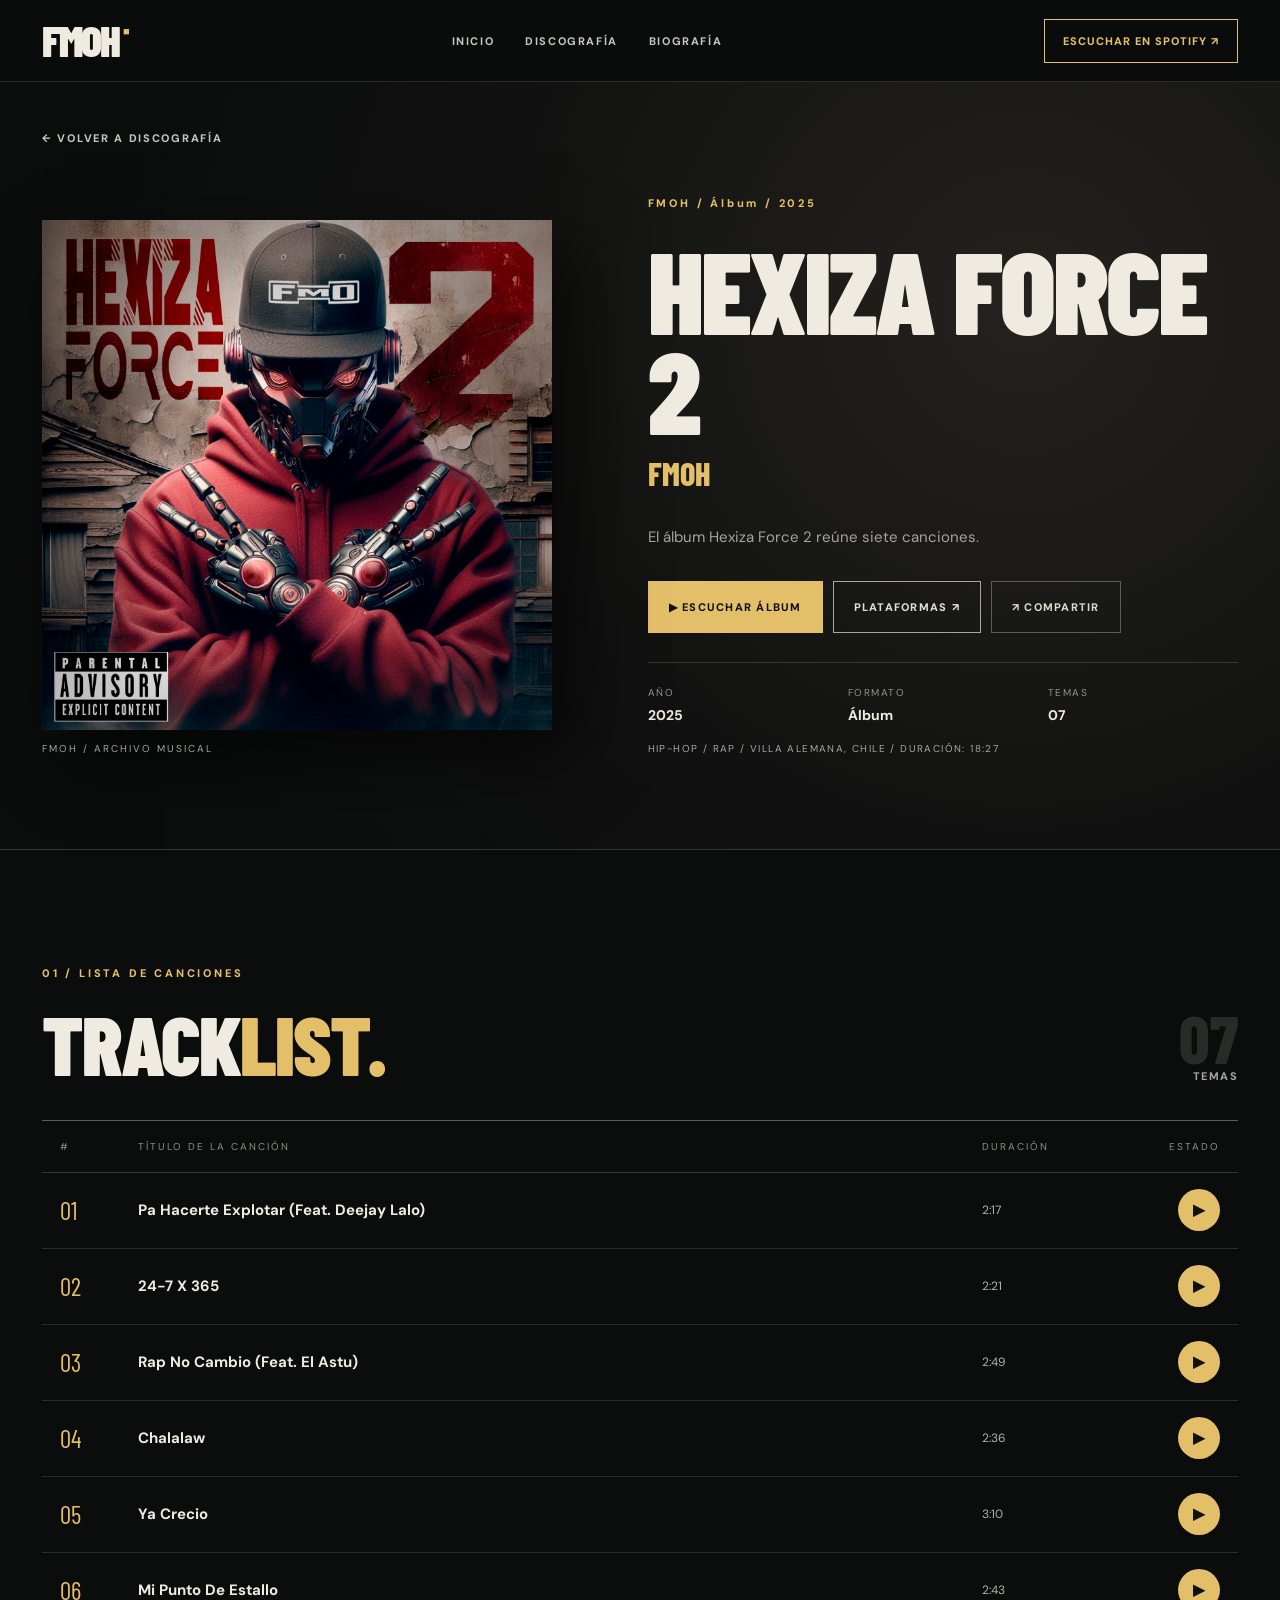
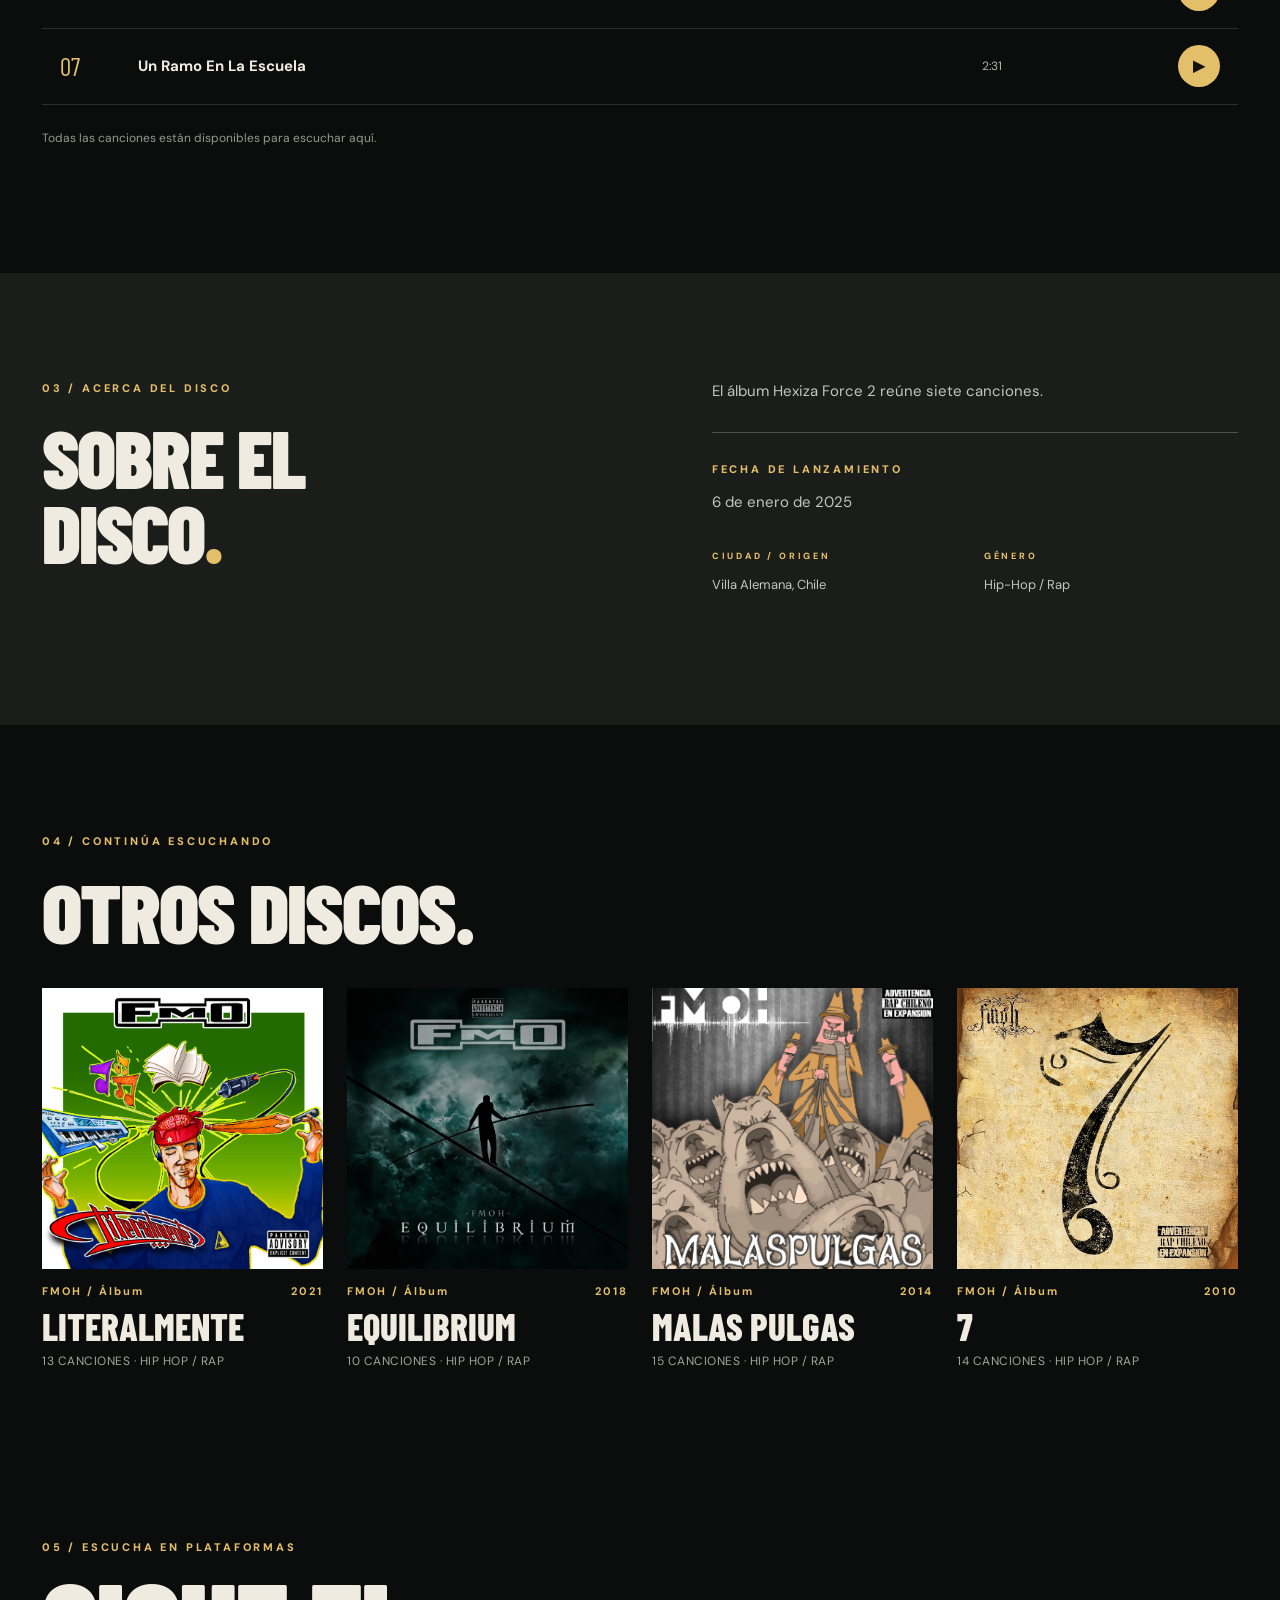
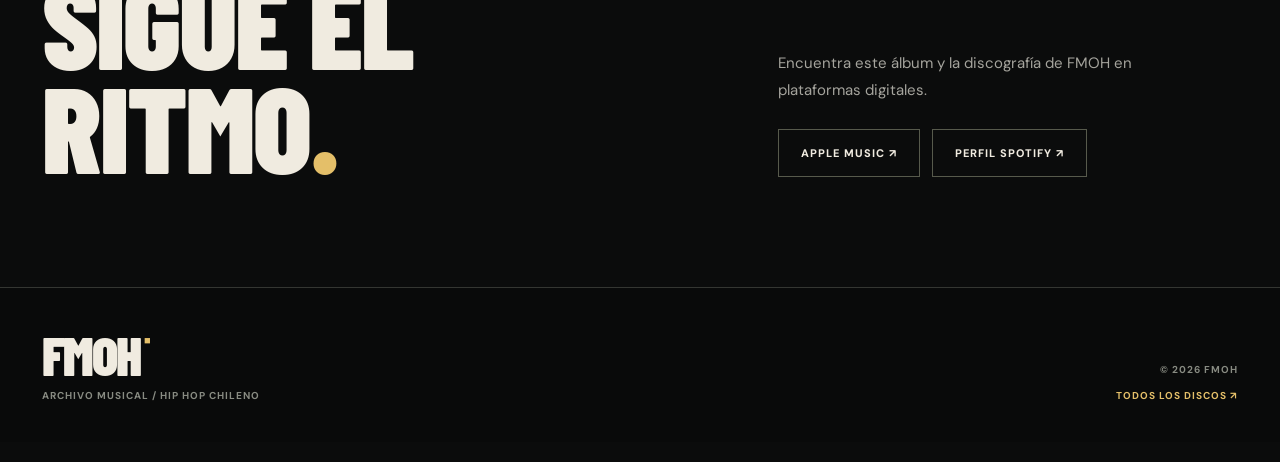
==== album.html @ 573b46f5 "Publicar sitio musical FMOH" ====
<!DOCTYPE html>
<html lang="es"><head><meta charset="utf-8"><meta name="description" content="Discografía y canciones de FMOH"><meta name="viewport" content="width=device-width,initial-scale=1"><meta name="theme-color" content="#0b0c0c"><title>Álbum · FMOH</title><link rel="icon" href="assets/images/favicon.svg" type="image/svg+xml"><link rel="stylesheet" href="assets/css/style.css"></head>
<body data-page="album"><header class="header"><div class="wrap nav-inner"><a class="wordmark" href="index.html">FMOH<span class="mark-square">■</span></a><nav class="nav"><a href="index.html">INICIO</a><a href="index.html#discografia">DISCOGRAFÍA</a><a href="index.html#biografia">BIOGRAFÍA</a></nav><a class="nav-stream" id="navSpotify" href="https://open.spotify.com/intl-es/artist/0ESfs82bdPWuXCugvIW3on" target="_blank" rel="noopener">ESCUCHAR EN SPOTIFY ↗</a><button class="menu-btn" id="menuBtn" type="button" aria-label="Abrir menú" aria-expanded="false">☰</button></div></header>
<main><section class="album-hero"><div class="wrap"><a class="back-link" href="index.html#discografia">← VOLVER A DISCOGRAFÍA</a><div class="album-hero-grid"><div class="big-cover"><img id="albumCover" src="assets/images/cover-hexiza-force-2.jpg" alt="Carátula de álbum"><span class="cover-stamp">FMOH / ARCHIVO MUSICAL</span></div><div class="album-hero-text"><span class="kicker" id="albumKicker">LANZAMIENTO / ÁLBUM</span><h1 id="albumTitle">HEXIZA<br> FORCE 2</h1><p class="album-artist" id="albumArtist">FMOH</p><p class="album-desc" id="albumTeaser"></p><div class="album-hero-actions"><button class="btn btn-accent" id="playAlbumBtn" type="button">▶ ESCUCHAR ÁLBUM</button><a class="btn btn-outline" id="albumStreaming" href="#plataformas">PLATAFORMAS ↗</a><button class="btn btn-quiet" id="albumDownloadTop" type="button" hidden>↓ DESCARGAR</button><button class="btn btn-quiet" id="shareAlbumBtn" type="button">↗ COMPARTIR</button></div><div class="album-facts"><div><span>AÑO</span><strong id="albumYear"></strong></div><div><span>FORMATO</span><strong id="albumFormat"></strong></div><div><span>TEMAS</span><strong id="albumTrackCount"></strong></div></div><p class="album-quick-meta" id="albumQuickMeta"></p></div></div></div></section>
<section class="section wrap" id="canciones"><div class="section-heading compact"><div><span class="kicker">01 / LISTA DE CANCIONES</span><h2>TRACK<span>LIST.</span></h2></div><div class="section-marker smaller" id="albumTrackCounter">00 <span>TEMAS</span></div></div><div class="track-table"><div class="track-head"><span>#</span><span>TÍTULO DE LA CANCIÓN</span><span>DURACIÓN</span><span>ESTADO</span></div><div id="trackRows"></div></div><p class="content-note" id="tracksNote">Los títulos se pueden editar y los archivos MP3 se cargan desde el panel de edición.</p></section>
<section class="download-section" id="descargas"><div class="wrap download-layout"><div><span class="kicker">02 / ARCHIVO DIGITAL</span><h2>DESCARGA<br><span>EL DISCO.</span></h2><p id="downloadMessage">El artista aún no ha habilitado una descarga para este lanzamiento.</p><p class="download-license" id="albumRights"></p></div><div class="download-panel"><span class="download-eyebrow">DESCARGA OFICIAL</span><strong id="downloadLabel">ÁLBUM DIGITAL</strong><p id="downloadFormat">El enlace aparecerá cuando esté disponible.</p><a id="downloadAlbumBtn" class="btn btn-accent" hidden href="#">↓ DESCARGAR ÁLBUM</a><div class="download-empty" id="downloadEmpty">SIN DESCARGA PÚBLICA DISPONIBLE</div><small>Solo se publican archivos y enlaces autorizados por el artista.</small></div></div></section>
<section class="album-story"><div class="wrap album-story-grid"><div><span class="kicker">03 / ACERCA DEL DISCO</span><h2>SOBRE EL<br>DISCO<span>.</span></h2></div><div><p id="albumDescription"></p><div class="story-divider"></div><span class="kicker">CRÉDITOS</span><p class="credits" id="albumCredits"></p><span class="kicker">FECHA DE LANZAMIENTO</span><p class="credits" id="albumDate"></p><div id="extraCredits" class="extra-credits"></div></div></div></section>
<section class="wrap other-releases"><div class="section-heading compact"><div><span class="kicker">04 / CONTINÚA ESCUCHANDO</span><h2>OTROS<span> DISCOS.</span></h2></div></div><div class="album-grid related-grid" id="relatedAlbums"></div></section>
<section class="listen-section wrap" id="plataformas"><span class="kicker">05 / ESCUCHA EN PLATAFORMAS</span><div class="listen-layout"><h2>SIGUE EL<br>RITMO<span>.</span></h2><div><p>Encuentra este álbum y la discografía de FMOH en plataformas digitales.</p><div class="social-links" id="albumPlatforms"></div></div><div id="spotifyEmbedBlock" class="spotify-embed" hidden><span class="kicker">REPRODUCTOR OFICIAL DE SPOTIFY</span><div id="spotifyEmbed"></div></div></div></section></main>
<footer class="footer"><div class="wrap footer-flex"><div><a class="footer-logo" href="index.html">FMOH<span>■</span></a><p>ARCHIVO MUSICAL / HIP HOP CHILENO</p></div><div class="footer-meta"><span>© <span id="yearNow"></span> FMOH</span><a href="index.html#discografia">TODOS LOS DISCOS ↗</a></div></div></footer>
<div class="audio-dock" id="audioDock" hidden><img id="playerCover" src="assets/images/cover-hexiza-force-2.jpg" alt="Carátula"><div class="audio-now"><small>REPRODUCIENDO</small><strong id="playerTitle">SIN REPRODUCCIÓN</strong></div><button class="dock-btn" id="audioPrev" type="button" aria-label="Anterior">◀◀</button><button class="dock-btn big" id="audioPlay" type="button" aria-label="Pausar">Ⅱ</button><button class="dock-btn" id="audioNext" type="button" aria-label="Siguiente">▶▶</button><span id="audioTime" class="audio-time">0:00</span><input type="range" id="audioSeek" min="0" max="1000" value="0" aria-label="Posición de la canción"><span id="audioDuration" class="audio-time">0:00</span><input type="range" id="audioVolume" min="0" max="100" value="80" aria-label="Volumen"><audio id="audioElement" preload="metadata"></audio></div>
<div class="toast" id="toast" role="status" aria-live="polite"></div><script src="data/site-data.js"></script><script src="assets/js/site.js" defer></script></body></html>
---- assets/css/style.css ----
@import url('https://fonts.googleapis.com/css2?family=Barlow+Condensed:wght@400;500;600;700;800;900&family=DM+Sans:wght@400;500;600;700&display=swap');
:root{--bg:#0b0c0c;--surface:#161817;--panel:#1b1c1b;--cream:#f0ebe0;--muted:#a5a49d;--yellow:#e4bf69;--line:#343632;--max:1290px}*{box-sizing:border-box}html{scroll-behavior:smooth;scroll-padding-top:90px}body{margin:0;background:var(--bg);color:var(--cream);font-family:'DM Sans',Arial,sans-serif;font-size:15px}body[data-page=album]{padding-bottom:20px}a{color:inherit;text-decoration:none}button,input,textarea,select{font:inherit}button{cursor:pointer}button:disabled{cursor:not-allowed;opacity:.48}img{max-width:100%;display:block}h1,h2,h3,p{margin-top:0}.wrap{width:min(var(--max),calc(100% - 84px));margin-inline:auto}.header{height:82px;background:#0b0d0cf0;border-bottom:1px solid #ffffff20;position:sticky;top:0;z-index:50;backdrop-filter:blur(15px)}.nav-inner{display:flex;align-items:center;height:100%;gap:36px}.wordmark,.footer-logo{font-family:'Barlow Condensed',Impact,sans-serif;font-size:43px;font-weight:900;line-height:1;letter-spacing:-2px}.mark-square,.footer-logo span{font-size:11px;vertical-align:top;display:inline-block;margin:6px 0 0 4px;color:var(--yellow);letter-spacing:0}.nav{margin-inline:auto;display:flex;align-items:center;gap:31px}.nav a{font-weight:700;color:#c9c7c0;font-size:11px;letter-spacing:1.6px}.nav a:hover,.back-link:hover,.text-link:hover{color:var(--yellow)}.nav-stream{border:1px solid var(--yellow);color:var(--yellow);font-size:11px;font-weight:800;letter-spacing:1px;padding:14px 18px;white-space:nowrap;transition:.2s}.nav-stream:hover{background:var(--yellow);color:#13120e}.menu-btn{background:none;color:var(--cream);border:0;font-size:27px;display:none}.hero{position:relative;min-height:690px;overflow:hidden;background:#0b0c0c}.hero-image,.hero-overlay{position:absolute;inset:0}.hero-image{background:url('../images/studio-hero.jpg') center 54%/cover no-repeat;filter:saturate(.68) contrast(1.12)}.hero-overlay{background:linear-gradient(90deg,rgba(8,10,10,.97) 4%,rgba(8,10,10,.68) 48%,rgba(8,10,10,.25) 85%),linear-gradient(0deg,#0b0c0c 0%,transparent 35%)}.hero-content{position:relative;z-index:1;padding-top:89px;padding-bottom:88px}.hero-eyebrow,.kicker{font-size:11px;letter-spacing:2.8px;font-weight:800;color:var(--yellow)}.hero-eyebrow{display:flex;align-items:center;gap:10px}.tiny-box{width:8px;height:8px;background:var(--yellow);display:inline-block}.hero-index{position:absolute;right:2px;top:92px;color:#b5aa90;font-size:10px;letter-spacing:2px}.hero-title{font-family:'Barlow Condensed',Impact,sans-serif;font-weight:900;font-size:clamp(144px,19vw,300px);line-height:.78;letter-spacing:-11px;margin:54px 0 42px;text-shadow:0 12px 60px #0000006e}.hero-title span,.section h2 span,.bio-copy h2 span,.listen-layout h2 span,.album-story h2 span,.admin-intro h1 span{color:var(--yellow)}.hero-lower{display:flex;align-items:flex-end;justify-content:space-between;gap:25px}.hero-line{width:71px;height:4px;background:var(--yellow);margin-bottom:21px}.hero-tagline{font-family:'Barlow Condensed',Impact,sans-serif;font-size:38px;font-weight:800;line-height:1.07;letter-spacing:.5px;margin-bottom:15px;max-width:470px}.hero-subtitle{color:#c0bdb4;line-height:1.8;max-width:390px;font-size:14px}.hero-buttons{display:flex;align-items:center;flex-wrap:wrap;gap:11px;margin-top:27px}.btn{padding:18px 22px;display:inline-flex;align-items:center;justify-content:center;gap:25px;border:1px solid transparent;font-size:11px;letter-spacing:1.25px;font-weight:800;transition:.22s;white-space:nowrap}.btn-accent{background:var(--yellow);color:#111}.btn-accent:hover{background:#f4d998;transform:translateY(-2px)}.btn-outline{border-color:#aaa69d;color:#e4dfd5;background:transparent}.btn-outline:hover{background:#fff;color:#131414}.hero-feature{width:212px;border:1px solid #d5c9a147;padding:12px;background:#0d0d0bc4;transform:rotate(3deg);box-shadow:0 20px 45px #0009;flex:none}.hero-feature img{width:100%;aspect-ratio:1;object-fit:cover}.hero-feature b{display:block;font-size:13px;margin-top:9px}.hero-feature span{font-size:10px;color:var(--yellow);letter-spacing:1px}.hero-vertical{position:absolute;right:22px;bottom:130px;writing-mode:vertical-rl;font-size:10px;font-weight:800;letter-spacing:3px;color:#c9c6b5}.ticker{padding:17px 0;white-space:nowrap;overflow:hidden;background:var(--yellow);color:#141413;font-family:'Barlow Condensed',Impact,sans-serif;font-weight:800;font-size:21px;letter-spacing:4px}.ticker>div{min-width:1600px;text-align:center}.ticker i{font-style:normal;margin:0 27px}.section{padding-block:112px}.section-heading{display:flex;justify-content:space-between;align-items:flex-end;gap:32px;margin-bottom:50px}.section-heading h2,.bio-copy h2,.album-story h2{font-family:'Barlow Condensed',Impact,sans-serif;font-size:clamp(65px,8vw,114px);line-height:.92;letter-spacing:-2px;font-weight:900;margin:23px 0 23px}.muted{color:var(--muted);line-height:1.85}.narrow{max-width:500px}.section-marker{font-family:'Barlow Condensed',Impact,sans-serif;font-size:112px;line-height:1;font-weight:800;color:#292b29;white-space:nowrap}.section-marker span{font-family:'DM Sans',Arial,sans-serif;display:block;text-align:right;font-size:11px;letter-spacing:1.5px;color:var(--muted)}.filterbar{border-bottom:1px solid var(--line);display:flex;justify-content:space-between;gap:20px;align-items:center;margin-bottom:31px}.filter-tabs{display:flex;gap:23px}.filter-tabs button{background:none;border:0;border-bottom:3px solid transparent;color:#999b92;font-size:11px;letter-spacing:1.5px;font-weight:800;padding:16px 0 17px}.filter-tabs button.active{border-color:var(--yellow);color:var(--yellow)}.search-label{display:flex;align-items:center;gap:8px;color:var(--yellow);border-bottom:1px solid #454740;padding:3px 0}.search-label span{font-size:25px}.search-label input{width:195px;color:#fff;outline:none;background:transparent;border:0;font-size:11px;font-weight:700;letter-spacing:1px}.search-label input::placeholder{color:#777}.album-grid{display:grid;grid-template-columns:repeat(4,minmax(0,1fr));gap:35px 24px}.album-card{min-width:0;position:relative}.album-cover-wrap{overflow:hidden;position:relative;background:#252523}.album-cover-wrap img{width:100%;aspect-ratio:1;object-fit:cover;transition:transform .6s,filter .6s}.album-card:hover img{transform:scale(1.045);filter:brightness(.85)}.album-cover-wrap .album-over{position:absolute;inset:0;display:flex;align-items:center;justify-content:center;background:#0b0c0c78;opacity:0;transition:.2s}.album-card:hover .album-over{opacity:1}.album-over span{padding:15px 19px;background:var(--yellow);color:#111;font-size:11px;font-weight:800;letter-spacing:1px}.album-card-content{padding:15px 0}.album-card-top{display:flex;justify-content:space-between;align-items:center;color:var(--yellow);font-size:11px;letter-spacing:2px;font-weight:700}.album-card h3{font-family:'Barlow Condensed',Impact,sans-serif;font-weight:800;font-size:37px;line-height:1.1;margin:8px 0 7px;text-transform:uppercase}.album-card p{font-size:12px;color:var(--muted);letter-spacing:.5px}.single-row{display:grid;grid-template-columns:60px 1fr 100px 120px;align-items:center;gap:20px;border-bottom:1px solid var(--line);padding:22px 12px;color:var(--cream)}.single-row:hover{background:#1c1e1b}.single-row .single-no{color:var(--yellow);font-family:'Barlow Condensed',sans-serif;font-size:28px}.single-row strong{font-family:'Barlow Condensed',sans-serif;font-size:26px;text-transform:uppercase}.single-row span{font-size:12px;color:var(--muted)}.single-row a{font-size:12px;color:var(--yellow);text-align:right}.empty-result{padding:35px;color:var(--muted);border:1px solid var(--line);grid-column:1/-1}.bio-section{background:#1b1d1b;padding:104px 0}.bio-grid{display:grid;grid-template-columns:44% 1fr;gap:10%;align-items:center}.bio-visual{position:relative}.bio-visual img{aspect-ratio:4/4.6;width:100%;object-fit:cover;filter:grayscale(.42)}.bio-visual:before{content:'';border:1px solid #aaa18c;inset:-14px 17px 14px -14px;position:absolute;pointer-events:none}.photo-sticker{position:absolute;right:11px;top:13px;background:#e4bf69;color:#191919;padding:9px 13px;font-size:10px;letter-spacing:1px;font-weight:800}.bio-stamp{position:absolute;bottom:20px;left:22px;background:#0b0c0ca8;color:#fff;font-size:12px;letter-spacing:3px;padding:11px}.bio-copy h2{margin-top:24px}.bio-quote{font-family:'Barlow Condensed',Impact,sans-serif;font-size:34px;line-height:1.15;font-weight:700;margin-top:42px;color:#f1e5c6;max-width:530px}.bio-rule,.story-divider{height:1px;background:#505149;margin:25px 0}.bio-text{line-height:2;color:#c4c5bd;max-width:535px;white-space:pre-line}.bio-chips{display:flex;gap:9px;flex-wrap:wrap;margin:26px 0 40px}.bio-chips span{border:1px solid #454841;padding:10px 15px;font-size:10px;letter-spacing:1px;color:#c5c8bb}.text-link{color:var(--yellow);font-size:12px;font-weight:800;letter-spacing:1.2px}.text-link span{margin-left:15px}.listen-section{padding-block:110px}.listen-layout{display:grid;grid-template-columns:1.2fr .8fr;gap:45px;align-items:end;margin-top:14px}.listen-layout h2{font-family:'Barlow Condensed',Impact,sans-serif;font-weight:900;font-size:clamp(77px,9.5vw,145px);letter-spacing:-2px;line-height:.85;margin:0}.listen-layout p{font-size:15px;line-height:1.8;color:var(--muted);max-width:420px}.social-links{display:flex;flex-wrap:wrap;gap:12px;margin-top:25px}.social-links a{border:1px solid #575a4c;padding:16px 22px;font-weight:800;font-size:11px;letter-spacing:1px}.social-links a:hover{background:var(--yellow);color:#10100d;border-color:var(--yellow)}.footer{border-top:1px solid var(--line);background:#090a0a}.footer-flex{padding:40px 0;display:flex;align-items:flex-end;justify-content:space-between;gap:20px}.footer-logo{font-size:54px}.footer p,.footer-meta{color:#888b82;letter-spacing:1px;font-weight:700;font-size:10px}.footer p{margin:7px 0 0}.footer-meta{display:flex;flex-direction:column;align-items:flex-end;gap:13px}.footer-meta a{color:var(--yellow)}.toast{position:fixed;right:20px;bottom:25px;background:#e4bf69;color:#111;padding:15px 20px;max-width:380px;font-size:13px;font-weight:700;z-index:1000;box-shadow:0 15px 60px #0009;display:none}.toast.visible{display:block}
/* Album detail */
.album-hero{background:radial-gradient(circle at 80% 30%,#24221e 0%,#101110 47%,#0b0c0c 80%);padding:45px 0 91px;border-bottom:1px solid var(--line)}.back-link{display:inline-block;color:#c6c5bb;font-size:11px;font-weight:800;letter-spacing:1.7px;margin-bottom:47px}.album-hero-grid{display:grid;grid-template-columns:minmax(250px,510px) 1fr;gap:8%;align-items:center}.big-cover{position:relative}.big-cover img{aspect-ratio:1;object-fit:cover;width:100%;box-shadow:24px 28px 65px #0009}.cover-stamp{position:absolute;bottom:-25px;left:0;font-size:10px;letter-spacing:2px;color:var(--muted)}.album-hero-text h1{font-family:'Barlow Condensed',Impact,sans-serif;font-size:clamp(67px,9vw,145px);font-weight:900;line-height:.87;letter-spacing:-3px;text-transform:uppercase;overflow-wrap:anywhere;margin:27px 0 15px}.album-artist{font-family:'Barlow Condensed',sans-serif;font-size:32px;color:var(--yellow);font-weight:800}.album-desc{font-size:15px;color:var(--muted);line-height:1.85;max-width:490px;margin:22px 0}.album-hero-actions{display:flex;gap:10px;flex-wrap:wrap;margin:29px 0}.album-facts{border-top:1px solid var(--line);display:grid;grid-template-columns:repeat(3,1fr);gap:10px;padding-top:23px}.album-facts span,.album-facts strong{display:block}.album-facts span{color:#92958a;font-size:10px;letter-spacing:1.5px}.album-facts strong{font-size:14px;margin-top:7px}.section-heading.compact{margin-bottom:38px}.section-heading.compact h2{font-size:clamp(56px,6.5vw,94px);margin-bottom:0}.section-marker.smaller{font-size:67px}.track-table{border-top:1px solid #5c5e55}.track-head,.track-row{display:grid;grid-template-columns:65px 1fr 100px 125px;align-items:center;gap:13px}.track-head{color:#8d9088;font-size:10px;letter-spacing:2px;padding:19px 18px;border-bottom:1px solid var(--line)}.track-row{min-height:76px;padding:10px 18px;border-bottom:1px solid #2a2e29;transition:background .2s}.track-row:hover,.track-row.playing{background:#1a1e19}.track-no{font-family:'Barlow Condensed',sans-serif;color:var(--yellow);font-size:25px}.track-title{font-weight:700;font-size:15px}.track-length{font-size:12px;color:#b3b3ad}.track-action{display:flex;justify-content:flex-end}.track-play{background:#e4bf69;border:0;width:42px;height:42px;border-radius:50%;color:#111;font-size:15px;font-weight:900}.track-unavailable{color:#85867e;font-size:10px;text-transform:uppercase;letter-spacing:.7px;text-align:right}.content-note{font-size:12px;color:#969a90;margin-top:23px;line-height:1.8}.album-story{background:#1b1d1b;padding:104px 0}.album-story-grid{display:grid;grid-template-columns:1fr 1fr;gap:12%}.album-story h2{font-size:clamp(55px,6.3vw,92px)}.album-story-grid p{font-size:15px;line-height:1.95;color:#c4c6bd;white-space:pre-line}.album-story-grid .credits{margin:10px 0 27px}.other-releases{padding:105px 0 30px}.related-grid{grid-template-columns:repeat(4,minmax(0,1fr))}.audio-dock{position:fixed;bottom:0;left:0;right:0;z-index:90;display:flex;align-items:center;gap:17px;background:#1a1c19;padding:12px max(calc((100vw - 1290px)/2),32px);border-top:1px solid var(--yellow);box-shadow:0 -12px 40px #0008}.audio-dock[hidden]{display:none}.audio-dock img{height:51px;width:51px;object-fit:cover}.audio-now{min-width:190px;display:flex;flex-direction:column;gap:4px}.audio-now small{color:var(--yellow);font-size:10px;letter-spacing:1.1px}.audio-now strong{font-size:12px;max-width:230px;overflow:hidden;text-overflow:ellipsis;white-space:nowrap}.dock-btn{border:none;background:transparent;color:var(--cream);font-size:14px}.dock-btn.big{font-size:21px;color:var(--yellow)}.audio-dock input[type=range]{accent-color:var(--yellow);flex:1;min-width:35px}.audio-dock #audioVolume{flex:0 1 100px}.audio-time{font-size:11px;color:#b9bab3}
/* admin */
body[data-page=admin]{background:#121411}.admin-top-label{color:var(--yellow);font-size:11px;font-weight:800;letter-spacing:1px}.admin-main{padding:55px 0 100px}.admin-intro{display:flex;align-items:center;justify-content:space-between;gap:32px}.admin-intro h1{font-family:'Barlow Condensed',sans-serif;font-size:90px;font-weight:900;letter-spacing:-2px;line-height:1;margin:15px 0}.admin-intro p{color:#b9bdb3;line-height:1.6;max-width:640px}.admin-banner{padding:15px 20px;background:#29291e;border-left:3px solid var(--yellow);font-size:12px;line-height:1.7;margin:30px 0 25px;color:#d8d3be}.admin-layout{display:grid;grid-template-columns:270px minmax(0,1fr);gap:28px;align-items:start}.admin-sidebar{background:#1b1d1a;border:1px solid var(--line);padding:16px}.admin-tab{display:flex;align-items:center;text-align:left;gap:16px;color:var(--yellow);background:none;border:0;border-bottom:1px solid #30342d;padding:18px 13px;width:100%;font-family:'Barlow Condensed',sans-serif;font-size:18px;font-weight:800}.admin-tab span{color:var(--cream);font-size:15px}.admin-tab.active{background:#33301f}.admin-sidebar p{font-size:12px;color:#999e91;line-height:1.75;padding:15px 11px}.admin-editor{background:#1b1d1a;border:1px solid var(--line);min-height:450px;padding:31px}.editor-bar{display:flex;justify-content:space-between;align-items:center;gap:20px;border-bottom:1px solid var(--line);padding-bottom:20px;margin-bottom:27px}.editor-bar h2{font-family:'Barlow Condensed',sans-serif;font-size:36px;margin:0}.save-status{font-size:10px;color:var(--yellow);letter-spacing:1.2px}.editor-section{margin-bottom:30px}.editor-section h3{font-family:'Barlow Condensed',sans-serif;letter-spacing:.3px;font-size:26px;margin:0 0 19px}.field-grid{display:grid;grid-template-columns:repeat(2,minmax(0,1fr));gap:17px}.field{display:block;margin-bottom:17px;min-width:0}.field.full{grid-column:1/-1}.field>span{display:block;margin-bottom:8px;font-size:11px;text-transform:uppercase;color:#c2beac;font-weight:700;letter-spacing:1px}.field input,.field textarea,.field select{background:#10120f;border:1px solid #3c423a;padding:13px 13px;color:#f1eee2;width:100%;outline:none;border-radius:0}.field textarea{min-height:114px;resize:vertical;line-height:1.7}.field input:focus,.field textarea:focus{border-color:var(--yellow)}.image-edit{display:flex;align-items:center;gap:20px;border:1px dashed #55554a;padding:17px;margin-bottom:17px}.image-edit img{width:110px;height:110px;object-fit:cover;flex:none}.image-edit small{display:block;color:#9c9f94;margin-top:10px;line-height:1.5}.upload-button,.small-btn{display:inline-block;background:#292c25;border:1px solid #656a5d;padding:10px 13px;color:var(--cream);font-size:11px;font-weight:800;letter-spacing:.5px;cursor:pointer}.upload-button:hover,.small-btn:hover{background:#474b3b}.upload-button input{display:none}.small-btn.danger{border-color:#945c52;color:#ffc7ba}.inline-actions{display:flex;align-items:center;gap:9px;flex-wrap:wrap;margin:18px 0}.admin-album-list{display:grid;gap:11px}.admin-album-row{display:grid;grid-template-columns:70px 1fr auto;gap:15px;align-items:center;border:1px solid #3d4339;padding:12px;background:#161915}.admin-album-row img{height:70px;width:70px;object-fit:cover}.admin-album-row strong{display:block;font-size:15px}.admin-album-row small{color:#92988b;font-size:11px;display:block;margin-top:7px}.edit-card{background:#141714;border:1px solid #424940;padding:21px;margin-bottom:16px}.edit-card-header{display:flex;align-items:center;justify-content:space-between;margin-bottom:20px;gap:15px}.edit-card-header strong{font-family:'Barlow Condensed',sans-serif;font-size:28px}.editor-divider{border:0;border-top:1px solid var(--line);margin:32px 0}.edit-track{display:grid;grid-template-columns:32px 1fr 94px 170px 42px;gap:7px;align-items:center;margin:8px 0}.edit-track>span{color:var(--yellow)}.edit-track input{min-width:0;background:#0e100e;border:1px solid #3e433a;color:#eee;padding:9px;font-size:12px;width:100%}.edit-track .upload-button{text-align:center;padding:11px 6px;white-space:nowrap}.edit-track button{border:1px solid #5f534d;background:#29201c;color:#dfb5ae;height:38px}.admin-hint{color:#a6ab9e;font-size:12px;line-height:1.8}.admin-notice{padding:12px;background:#22291f;font-size:12px;color:#e0d9c4;line-height:1.7}.subtle{font-size:11px;color:#9b9b94}.admin-file-row{display:flex;align-items:center;gap:10px;border:1px solid #40453d;padding:13px;margin-bottom:12px}.admin-file-row input{flex:1}.admin-file-row label{margin-right:10px}.json-box{padding:16px;background:#0e100e;color:#d2d4cf;border:1px solid var(--line);font-size:12px;line-height:1.8}.admin-button{background:var(--yellow);color:#111;padding:14px 19px;font-weight:800;border:0;font-size:12px;letter-spacing:1px}
@media(max-width:1050px){.nav{gap:17px}.nav-stream{padding:12px}.wrap{width:min(var(--max),calc(100% - 48px))}.hero-title{font-size:25vw}.album-grid,.related-grid{grid-template-columns:repeat(3,minmax(0,1fr));gap:22px 16px}.bio-grid{gap:6%}.hero-feature{width:175px}.album-hero-grid{gap:5%}.admin-layout{grid-template-columns:220px 1fr}.admin-editor{padding:18px}}@media(max-width:760px){.header{height:69px}.wrap{width:calc(100% - 34px)}.wordmark{font-size:39px}.nav{display:none;position:absolute;left:0;right:0;top:69px;background:#0d0f0e;border-bottom:1px solid #444;padding:20px;flex-direction:column;align-items:flex-start;gap:25px}.nav.open{display:flex}.nav-stream{margin-left:auto;font-size:10px;padding:10px}.menu-btn{display:block}.hero{min-height:720px}.hero-overlay{background:linear-gradient(90deg,#0b0c0ceb,#0b0c0c71),linear-gradient(0deg,#0b0c0c,transparent 50%)}.hero-content{padding:70px 0 60px}.hero-title{font-size:36vw;letter-spacing:-6px;margin:62px 0 50px}.hero-index,.hero-vertical{display:none}.hero-lower{align-items:flex-start}.hero-feature{display:none}.hero-tagline{font-size:33px}.hero-buttons .btn{padding:15px}.section{padding:70px 0}.section-heading h2{font-size:65px}.section-heading{align-items:center}.section-marker{font-size:70px}.album-grid,.related-grid{grid-template-columns:repeat(2,minmax(0,1fr));gap:25px 14px}.album-card h3{font-size:28px}.filterbar{align-items:stretch;flex-direction:column}.filter-tabs{gap:22px}.search-label{margin-bottom:15px}.bio-section{padding:65px 0}.bio-grid{grid-template-columns:1fr;gap:65px}.bio-visual{max-width:530px}.bio-copy h2{font-size:80px}.listen-layout{grid-template-columns:1fr;gap:20px}.listen-layout h2{font-size:95px}.listen-section{padding:65px 0}.footer-flex{align-items:flex-start}.album-hero{padding:30px 0 70px}.album-hero-grid{grid-template-columns:1fr;gap:48px}.big-cover{max-width:475px}.album-hero-text h1{font-size:88px}.album-story-grid{grid-template-columns:1fr;gap:15px}.album-story{padding:70px 0}.track-head,.track-row{grid-template-columns:37px 1fr 48px 80px;gap:5px;padding-inline:7px}.track-title{font-size:13px}.track-unavailable{font-size:9px}.track-length{font-size:11px}.audio-dock{gap:8px;padding:8px}.audio-dock #audioVolume,.audio-dock #audioDuration{display:none}.audio-now{min-width:60px}.audio-dock img{height:37px;width:37px}.audio-dock input[type=range]{max-width:130px}.audio-time{display:none}.admin-intro{display:block}.admin-intro h1{font-size:70px}.admin-layout{grid-template-columns:1fr;gap:15px}.admin-sidebar{display:flex;flex-wrap:wrap;gap:5px;padding:8px}.admin-tab{width:auto;flex:1;justify-content:center;font-size:14px;gap:6px;padding:12px 8px}.admin-tab span{font-size:12px}.admin-sidebar p{width:100%;margin:0}.field-grid{grid-template-columns:1fr}.edit-track{grid-template-columns:24px 1fr 70px;gap:5px}.edit-track .upload-button{grid-column:2}.edit-track button{grid-column:3;grid-row:2}.edit-card{padding:12px}}@media(max-width:450px){.nav-stream{display:none}.hero-title{font-size:40vw}.hero{min-height:650px}.hero-buttons{gap:10px}.hero-buttons .btn{width:100%}.section-heading h2{font-size:49px}.section-marker{font-size:46px}.section-marker span{font-size:9px}.album-card h3{font-size:25px}.filter-tabs button{font-size:10px}.single-row{grid-template-columns:34px 1fr 54px;gap:7px}.single-row a{grid-column:2/4;text-align:left}.bio-visual:before{display:none}.listen-layout h2{font-size:70px}.footer-flex{flex-direction:column}.footer-meta{align-items:flex-start}.album-hero-text h1{font-size:72px}.audio-dock #audioSeek{display:none}.audio-now{flex:1}.track-head,.track-row{grid-template-columns:28px 1fr 40px 62px}.track-play{width:36px;height:36px}.track-unavailable{font-size:8px}.admin-tab{width:calc(50% - 3px);flex:auto}}

/* V2 — detalles discretos de ficha, descarga voluntaria y reproductor adaptable. */
:focus-visible{outline:2px solid var(--yellow);outline-offset:4px}
::selection{background:var(--yellow);color:#151515}
html{scroll-behavior:smooth}
.album-hero-text{min-width:0}
.album-hero-actions .btn{padding:16px 20px;min-height:52px}
.btn-quiet{color:#ded9ca;border:1px solid #5a5d53;background:transparent;gap:8px}
.btn-quiet:hover{color:#141414;background:#ece8db;border-color:#ece8db}
.album-quick-meta{font-size:10px;letter-spacing:1.4px;line-height:1.8;color:#a8aa9c;text-transform:uppercase;margin:16px 0 0}
.track-head span:last-child{text-align:right}
.track-info{min-width:0}
.track-info strong{display:block;overflow-wrap:anywhere}
.track-info small{display:block;font-size:10px;line-height:1.5;color:#a5a99e;margin-top:6px;letter-spacing:.4px}
.track-action{align-items:center;gap:7px}
.track-download{border:1px solid #62685e;background:transparent;color:var(--yellow);width:38px;height:38px;border-radius:50%;font-size:18px;font-weight:700}
.track-download:hover{background:var(--yellow);border-color:var(--yellow);color:#0b0c0c}
.track-row.playing .track-no{color:#f4d58c}
.track-row.playing .track-title{color:#f6dea8}
.track-row.playing .track-play{box-shadow:0 0 0 4px #e4bf6933}
.track-play{transition:transform .15s,background .15s}
.track-play:hover{transform:scale(1.08);background:#ffde91}
.track-unavailable{color:#747a73;font-size:18px;text-align:center;width:38px}
.download-section{padding:75px 0;background:#171914;border-block:1px solid #32352f}
.download-layout{display:grid;grid-template-columns:1.05fr .95fr;gap:9%;align-items:center}
.download-layout h2{font-family:'Barlow Condensed',Impact,sans-serif;font-size:clamp(55px,7vw,104px);font-weight:900;line-height:.9;margin:20px 0 18px}
.download-layout h2 span{color:var(--yellow)}
.download-layout p{color:#b9bcb0;line-height:1.8;font-size:13px;max-width:490px}
.download-license{font-size:11px!important;color:#8e9685!important}
.download-panel{display:flex;flex-direction:column;align-items:flex-start;gap:12px;background:#1f221d;border:1px solid #575c46;padding:33px 38px}
.download-eyebrow{color:var(--yellow);font-weight:800;font-size:11px;letter-spacing:2px}
.download-panel strong{font-family:'Barlow Condensed',Impact,sans-serif;font-size:44px;text-transform:uppercase;line-height:1}
.download-panel p{font-size:12px;margin:0 0 9px}
.download-panel small{font-size:10px;color:#989c92;line-height:1.7}
.download-empty{font-size:11px;letter-spacing:1px;color:#a9ada0;border:1px solid #4c5046;padding:12px}
.extra-credits{display:grid;grid-template-columns:repeat(2,minmax(0,1fr));gap:2px 18px;margin-top:18px}
.extra-credits .kicker{font-size:9px}
.extra-credits p{font-size:13px!important;margin:8px 0 24px!important}
.spotify-embed{grid-column:1/-1;margin-top:26px;max-width:720px;width:100%}
.spotify-embed .kicker{display:block;margin-bottom:17px}
body[data-page=album]:has(.audio-dock:not([hidden])){padding-bottom:94px}
.audio-dock{display:grid;grid-template-columns:52px minmax(120px,195px) 34px 38px 34px 38px minmax(80px,1fr) 38px 90px;gap:13px;min-height:80px;padding-block:12px}
.audio-now{min-width:0;max-width:100%}
.audio-now strong{max-width:100%;font-size:12px}
.audio-dock #audioSeek{width:100%;min-width:0;max-width:none}
.audio-dock input[type=range]{cursor:pointer;accent-color:var(--yellow)}
.audio-dock input[type=range]::-webkit-slider-runnable-track{height:4px;border-radius:6px}
.audio-dock .dock-btn{min-width:32px;height:38px;white-space:nowrap}
.audio-dock .dock-btn:hover{color:#f6d995}
.song-upload-line{display:grid;grid-template-columns:minmax(0,1fr);align-items:start;gap:10px}
.edit-song .image-edit{margin-bottom:0}
.editor-checkbox{display:flex;align-items:center;gap:10px;line-height:1.6;font-size:12px;color:#e9e7da;cursor:pointer;margin:15px 0}
.editor-checkbox input{width:17px;height:17px;accent-color:var(--yellow);flex:none}
.admin-album-row{transition:border-color .2s}
.admin-album-row:focus-within{border-color:var(--yellow)}
@media(max-width:1000px){
 .audio-dock{grid-template-columns:42px minmax(90px,170px) 30px 33px 30px 35px minmax(75px,1fr) 35px;gap:8px}
 .audio-dock #audioVolume{display:none}
 .audio-dock img{height:42px;width:42px}
 .audio-dock .audio-now strong{font-size:11px}
}
@media(max-width:760px){
 .album-quick-meta{margin-top:7px;font-size:9px}
 .album-hero-grid{gap:55px}
 .download-section{padding:60px 0}
 .download-layout{grid-template-columns:1fr;gap:23px}
 .download-panel{padding:26px}
 .extra-credits{gap:10px}
 .audio-dock{display:grid;grid-template-columns:38px minmax(80px,1fr) 33px 34px 33px;column-gap:7px;row-gap:8px;min-height:94px;padding:8px 17px}
 .audio-dock img{height:38px;width:38px;grid-row:1}
 .audio-dock .audio-now{grid-column:2;grid-row:1}
 .audio-dock #audioPrev{grid-column:3;grid-row:1}
 .audio-dock #audioPlay{grid-column:4;grid-row:1}
 .audio-dock #audioNext{grid-column:5;grid-row:1}
 .audio-dock #audioTime{display:block;grid-column:1;grid-row:2;font-size:9px}
 .audio-dock #audioSeek{display:block;grid-column:2/5;grid-row:2;width:100%;max-width:none}
 .audio-dock #audioDuration{display:block;grid-column:5;grid-row:2;font-size:9px;text-align:right}
 .audio-dock #audioVolume{display:none}
 body[data-page=album]:has(.audio-dock:not([hidden])){padding-bottom:110px}
}
@media(max-width:450px){
 .album-hero-text h1{font-size:clamp(62px,17vw,88px)}
 .album-hero-actions{gap:8px}
 .album-hero-actions .btn{font-size:10px;padding:14px 12px;min-height:46px;white-space:normal}
 .album-hero-actions .btn-accent{flex:1 1 100%}
 .track-head,.track-row{grid-template-columns:26px minmax(0,1fr) 41px 80px;gap:5px}
 .track-info small{font-size:9px}
 .track-action{gap:6px}
 .track-play{width:34px;height:34px}
 .track-download{height:31px;width:31px}
 .track-unavailable{width:31px}
 .audio-dock{grid-template-columns:35px minmax(65px,1fr) 26px 29px 26px;padding:8px 12px;column-gap:4px}
 .audio-dock img{width:35px;height:35px}
 .audio-now strong{font-size:11px;max-width:none}
 .audio-now small{font-size:8px}
 .audio-dock .dock-btn{min-width:0;width:28px;height:32px;font-size:11px}
 .audio-dock .dock-btn.big{font-size:18px}
 .audio-dock #audioSeek{grid-column:2/5}
 .audio-dock #audioTime{font-size:9px}
 .download-layout h2{font-size:62px}
}
@media(prefers-reduced-motion:reduce){*,*::before,*::after{animation-duration:.01ms!important;transition-duration:.01ms!important;scroll-behavior:auto!important}}

[hidden]{display:none!important}
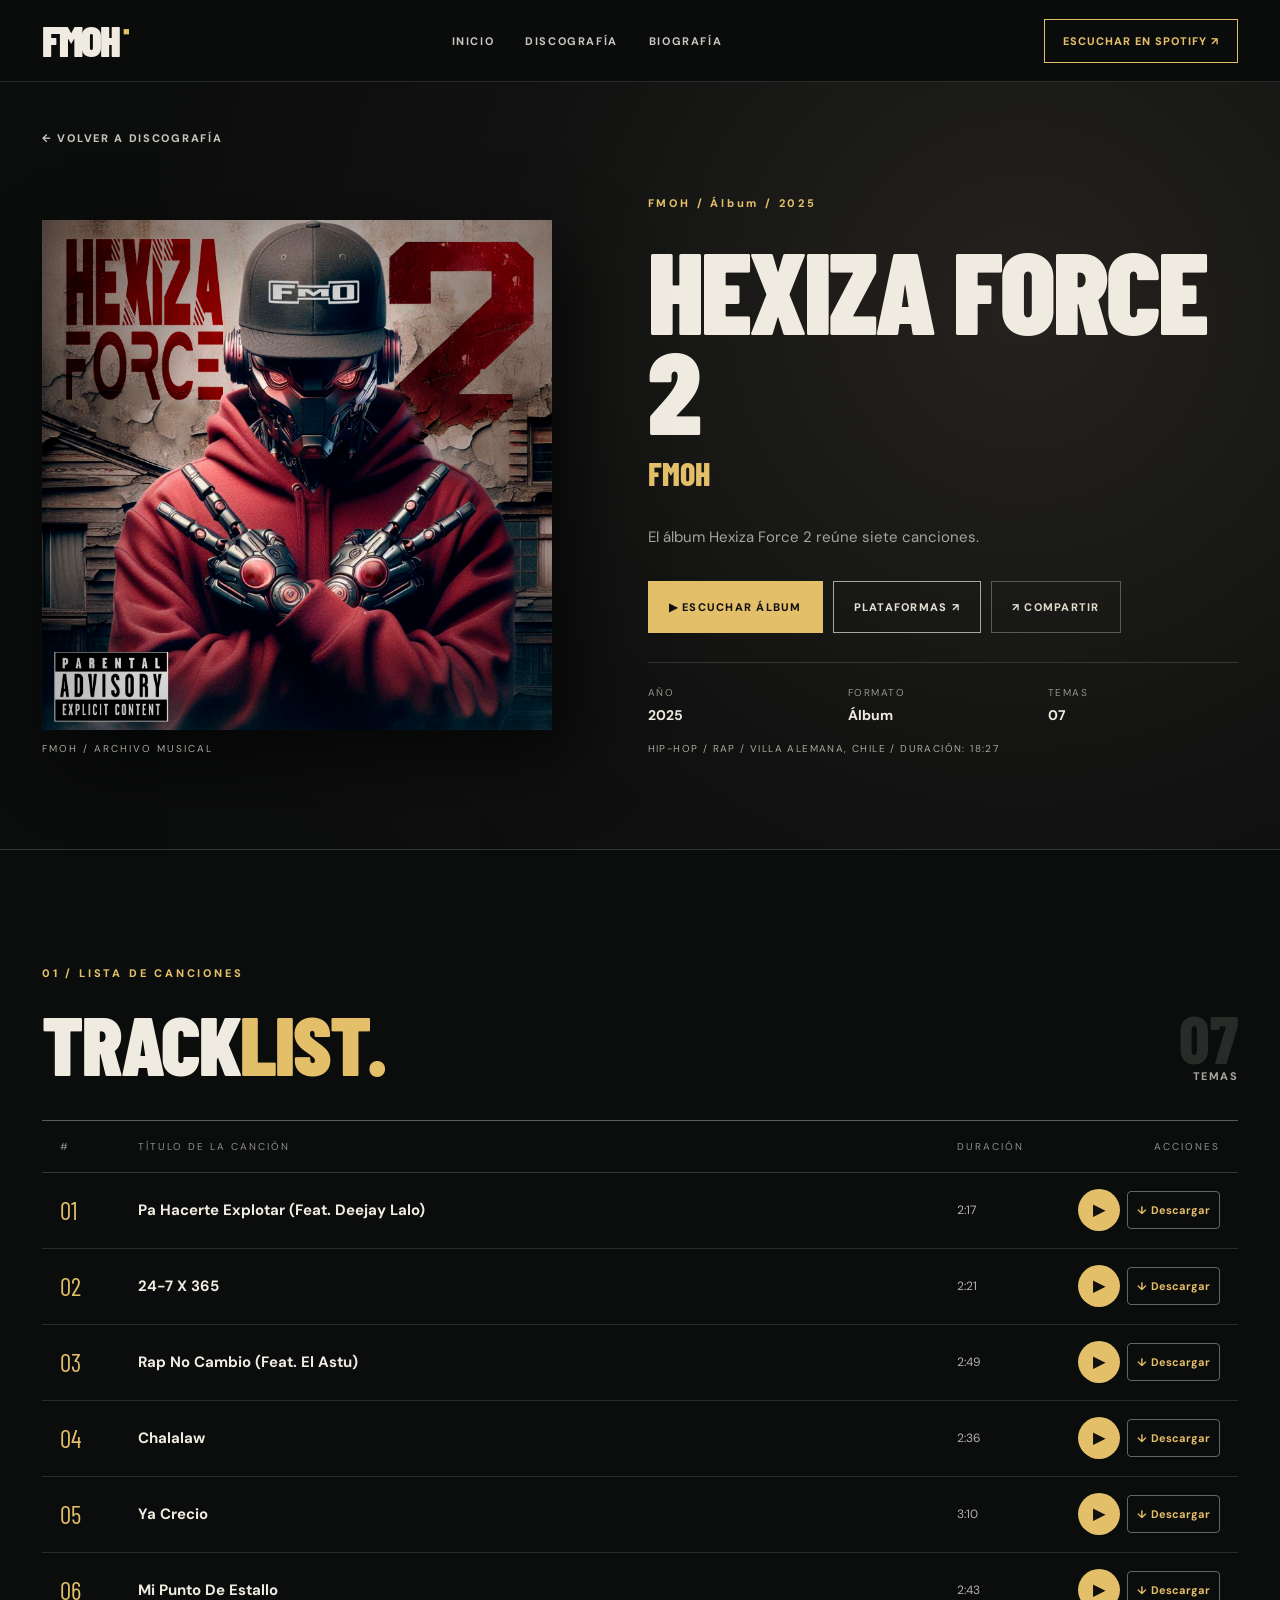
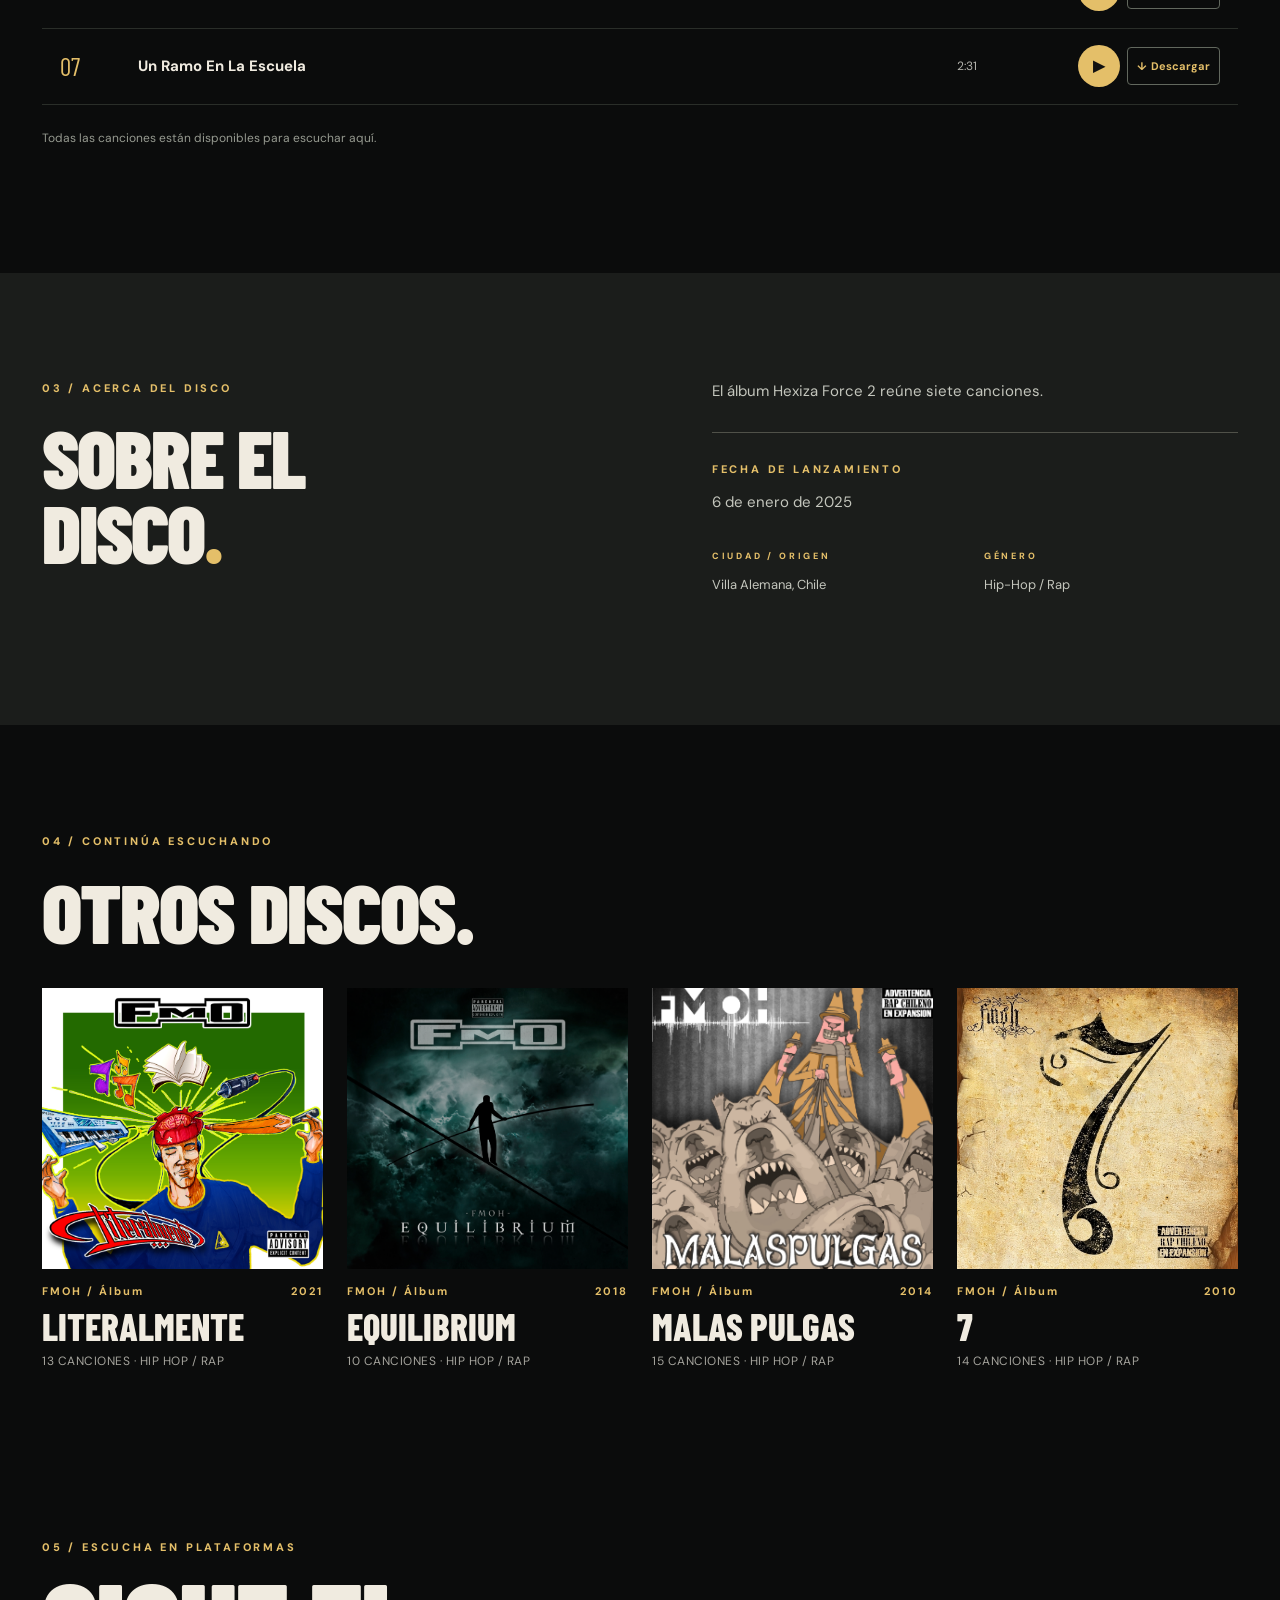
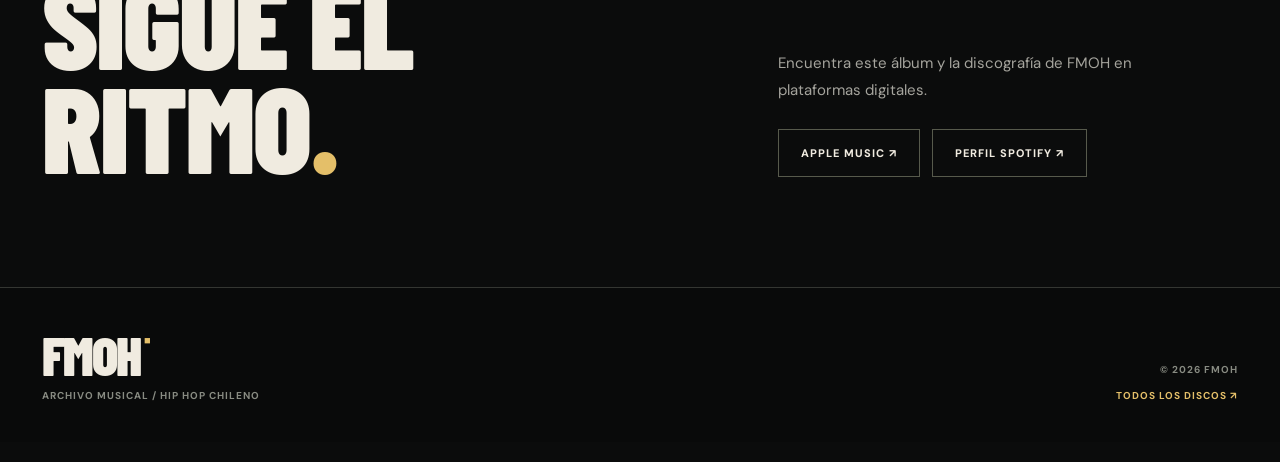
==== commit c0a46653: "Agregar descarga individual a todas las canciones" ====
--- a/album.html
+++ b/album.html
@@ -2,7 +2,7 @@
 <html lang="es"><head><meta charset="utf-8"><meta name="description" content="Discografía y canciones de FMOH"><meta name="viewport" content="width=device-width,initial-scale=1"><meta name="theme-color" content="#0b0c0c"><title>Álbum · FMOH</title><link rel="icon" href="assets/images/favicon.svg" type="image/svg+xml"><link rel="stylesheet" href="assets/css/style.css"></head>
 <body data-page="album"><header class="header"><div class="wrap nav-inner"><a class="wordmark" href="index.html">FMOH<span class="mark-square">■</span></a><nav class="nav"><a href="index.html">INICIO</a><a href="index.html#discografia">DISCOGRAFÍA</a><a href="index.html#biografia">BIOGRAFÍA</a></nav><a class="nav-stream" id="navSpotify" href="https://open.spotify.com/intl-es/artist/0ESfs82bdPWuXCugvIW3on" target="_blank" rel="noopener">ESCUCHAR EN SPOTIFY ↗</a><button class="menu-btn" id="menuBtn" type="button" aria-label="Abrir menú" aria-expanded="false">☰</button></div></header>
 <main><section class="album-hero"><div class="wrap"><a class="back-link" href="index.html#discografia">← VOLVER A DISCOGRAFÍA</a><div class="album-hero-grid"><div class="big-cover"><img id="albumCover" src="assets/images/cover-hexiza-force-2.jpg" alt="Carátula de álbum"><span class="cover-stamp">FMOH / ARCHIVO MUSICAL</span></div><div class="album-hero-text"><span class="kicker" id="albumKicker">LANZAMIENTO / ÁLBUM</span><h1 id="albumTitle">HEXIZA<br> FORCE 2</h1><p class="album-artist" id="albumArtist">FMOH</p><p class="album-desc" id="albumTeaser"></p><div class="album-hero-actions"><button class="btn btn-accent" id="playAlbumBtn" type="button">▶ ESCUCHAR ÁLBUM</button><a class="btn btn-outline" id="albumStreaming" href="#plataformas">PLATAFORMAS ↗</a><button class="btn btn-quiet" id="albumDownloadTop" type="button" hidden>↓ DESCARGAR</button><button class="btn btn-quiet" id="shareAlbumBtn" type="button">↗ COMPARTIR</button></div><div class="album-facts"><div><span>AÑO</span><strong id="albumYear"></strong></div><div><span>FORMATO</span><strong id="albumFormat"></strong></div><div><span>TEMAS</span><strong id="albumTrackCount"></strong></div></div><p class="album-quick-meta" id="albumQuickMeta"></p></div></div></div></section>
-<section class="section wrap" id="canciones"><div class="section-heading compact"><div><span class="kicker">01 / LISTA DE CANCIONES</span><h2>TRACK<span>LIST.</span></h2></div><div class="section-marker smaller" id="albumTrackCounter">00 <span>TEMAS</span></div></div><div class="track-table"><div class="track-head"><span>#</span><span>TÍTULO DE LA CANCIÓN</span><span>DURACIÓN</span><span>ESTADO</span></div><div id="trackRows"></div></div><p class="content-note" id="tracksNote">Los títulos se pueden editar y los archivos MP3 se cargan desde el panel de edición.</p></section>
+<section class="section wrap" id="canciones"><div class="section-heading compact"><div><span class="kicker">01 / LISTA DE CANCIONES</span><h2>TRACK<span>LIST.</span></h2></div><div class="section-marker smaller" id="albumTrackCounter">00 <span>TEMAS</span></div></div><div class="track-table"><div class="track-head"><span>#</span><span>TÍTULO DE LA CANCIÓN</span><span>DURACIÓN</span><span>ACCIONES</span></div><div id="trackRows"></div></div><p class="content-note" id="tracksNote">Los títulos se pueden editar y los archivos MP3 se cargan desde el panel de edición.</p></section>
 <section class="download-section" id="descargas"><div class="wrap download-layout"><div><span class="kicker">02 / ARCHIVO DIGITAL</span><h2>DESCARGA<br><span>EL DISCO.</span></h2><p id="downloadMessage">El artista aún no ha habilitado una descarga para este lanzamiento.</p><p class="download-license" id="albumRights"></p></div><div class="download-panel"><span class="download-eyebrow">DESCARGA OFICIAL</span><strong id="downloadLabel">ÁLBUM DIGITAL</strong><p id="downloadFormat">El enlace aparecerá cuando esté disponible.</p><a id="downloadAlbumBtn" class="btn btn-accent" hidden href="#">↓ DESCARGAR ÁLBUM</a><div class="download-empty" id="downloadEmpty">SIN DESCARGA PÚBLICA DISPONIBLE</div><small>Solo se publican archivos y enlaces autorizados por el artista.</small></div></div></section>
 <section class="album-story"><div class="wrap album-story-grid"><div><span class="kicker">03 / ACERCA DEL DISCO</span><h2>SOBRE EL<br>DISCO<span>.</span></h2></div><div><p id="albumDescription"></p><div class="story-divider"></div><span class="kicker">CRÉDITOS</span><p class="credits" id="albumCredits"></p><span class="kicker">FECHA DE LANZAMIENTO</span><p class="credits" id="albumDate"></p><div id="extraCredits" class="extra-credits"></div></div></div></section>
 <section class="wrap other-releases"><div class="section-heading compact"><div><span class="kicker">04 / CONTINÚA ESCUCHANDO</span><h2>OTROS<span> DISCOS.</span></h2></div></div><div class="album-grid related-grid" id="relatedAlbums"></div></section>
--- a/assets/css/style.css
+++ b/assets/css/style.css
@@ -20,7 +20,8 @@
 .track-info strong{display:block;overflow-wrap:anywhere}
 .track-info small{display:block;font-size:10px;line-height:1.5;color:#a5a99e;margin-top:6px;letter-spacing:.4px}
 .track-action{align-items:center;gap:7px}
-.track-download{border:1px solid #62685e;background:transparent;color:var(--yellow);width:38px;height:38px;border-radius:50%;font-size:18px;font-weight:700}
+.track-download{display:inline-flex;align-items:center;justify-content:center;gap:4px;flex:none;border:1px solid #62685e;background:transparent;color:var(--yellow);padding:0 9px;height:38px;border-radius:4px;font-size:11px;font-weight:700;white-space:nowrap}
+.track-head,.track-row{grid-template-columns:65px minmax(0,1fr) 100px 150px}
 .track-download:hover{background:var(--yellow);border-color:var(--yellow);color:#0b0c0c}
 .track-row.playing .track-no{color:#f4d58c}
 .track-row.playing .track-title{color:#f6dea8}
@@ -67,6 +68,7 @@
  .audio-dock .audio-now strong{font-size:11px}
 }
 @media(max-width:760px){
+ .track-head,.track-row{grid-template-columns:37px minmax(0,1fr) 48px 135px}
  .album-quick-meta{margin-top:7px;font-size:9px}
  .album-hero-grid{gap:55px}
  .download-section{padding:60px 0}
@@ -86,15 +88,16 @@
  body[data-page=album]:has(.audio-dock:not([hidden])){padding-bottom:110px}
 }
 @media(max-width:450px){
+ #canciones .section-heading{gap:8px}
  .album-hero-text h1{font-size:clamp(62px,17vw,88px)}
  .album-hero-actions{gap:8px}
  .album-hero-actions .btn{font-size:10px;padding:14px 12px;min-height:46px;white-space:normal}
  .album-hero-actions .btn-accent{flex:1 1 100%}
- .track-head,.track-row{grid-template-columns:26px minmax(0,1fr) 41px 80px;gap:5px}
+ .track-head,.track-row{grid-template-columns:26px minmax(0,1fr) 41px 120px;gap:5px}
  .track-info small{font-size:9px}
  .track-action{gap:6px}
  .track-play{width:34px;height:34px}
- .track-download{height:31px;width:31px}
+ .track-download{height:34px;padding:0 7px;font-size:10px}
  .track-unavailable{width:31px}
  .audio-dock{grid-template-columns:35px minmax(65px,1fr) 26px 29px 26px;padding:8px 12px;column-gap:4px}
  .audio-dock img{width:35px;height:35px}
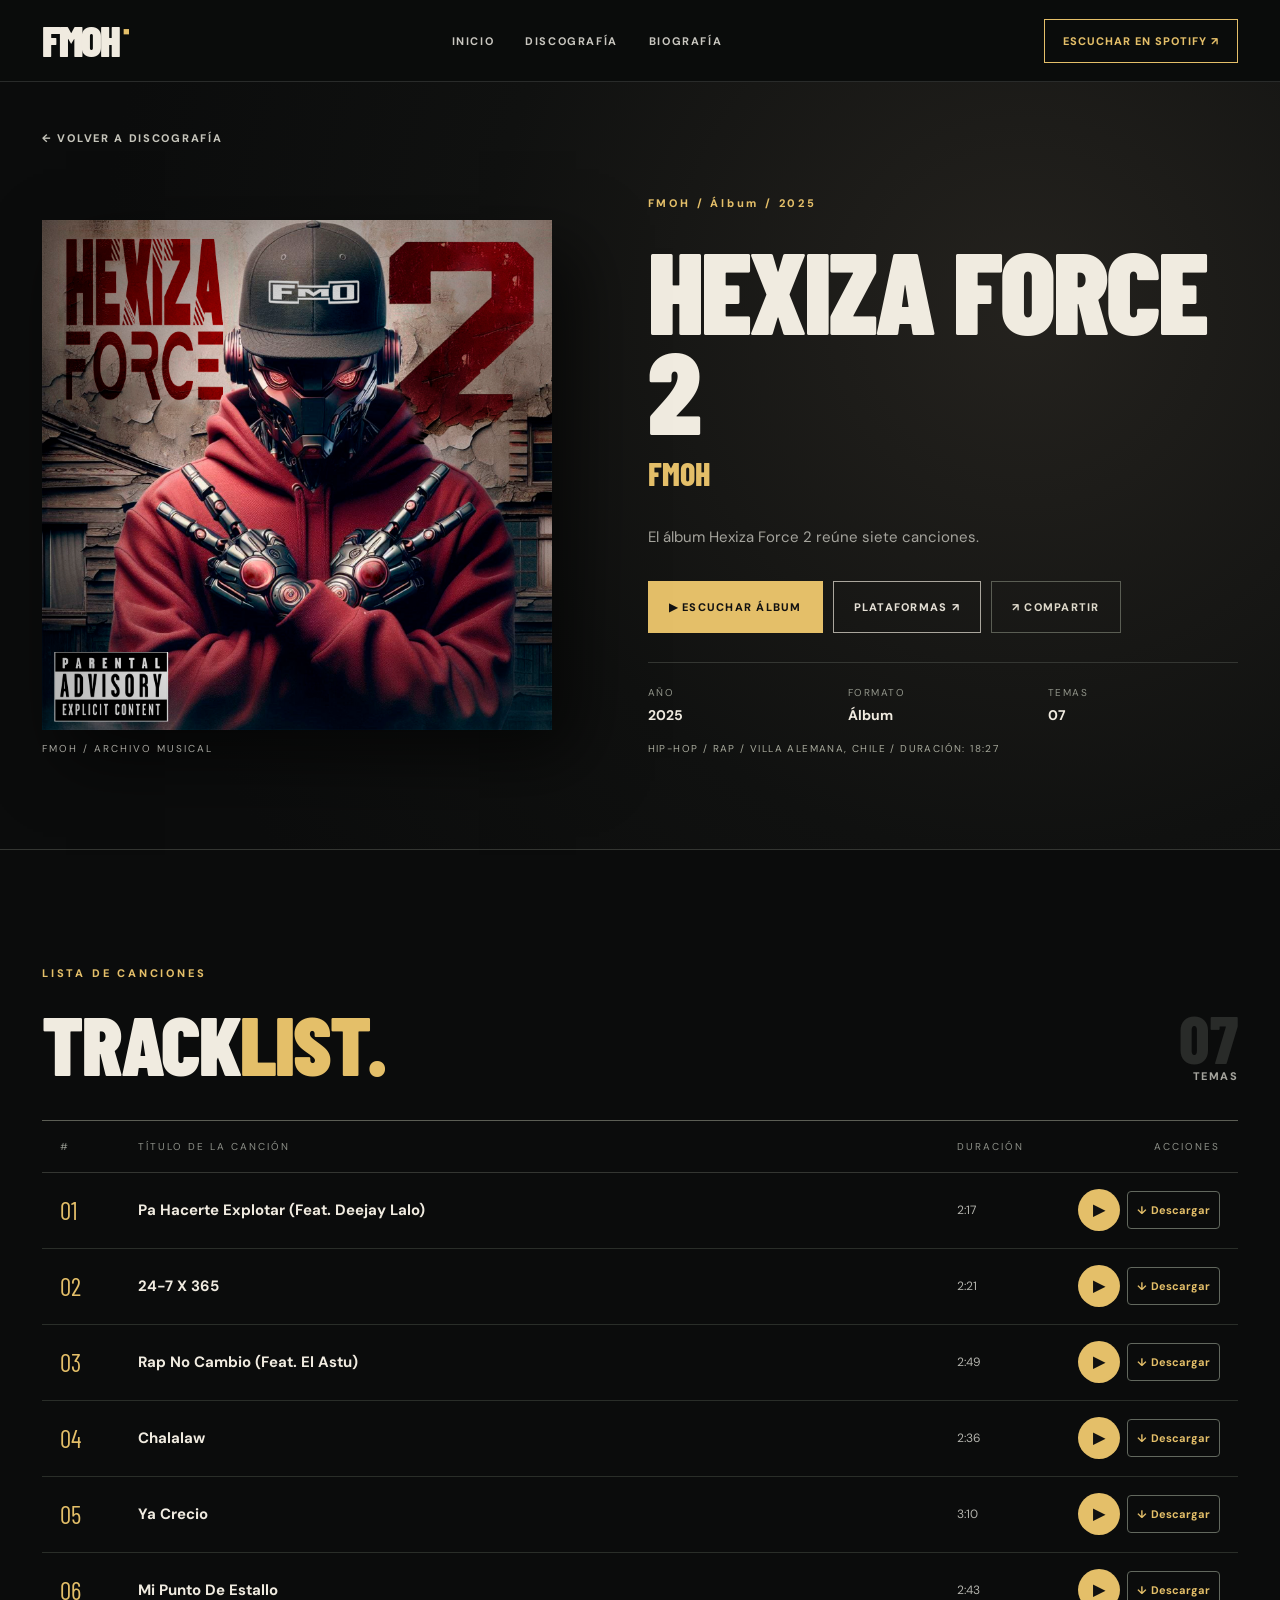
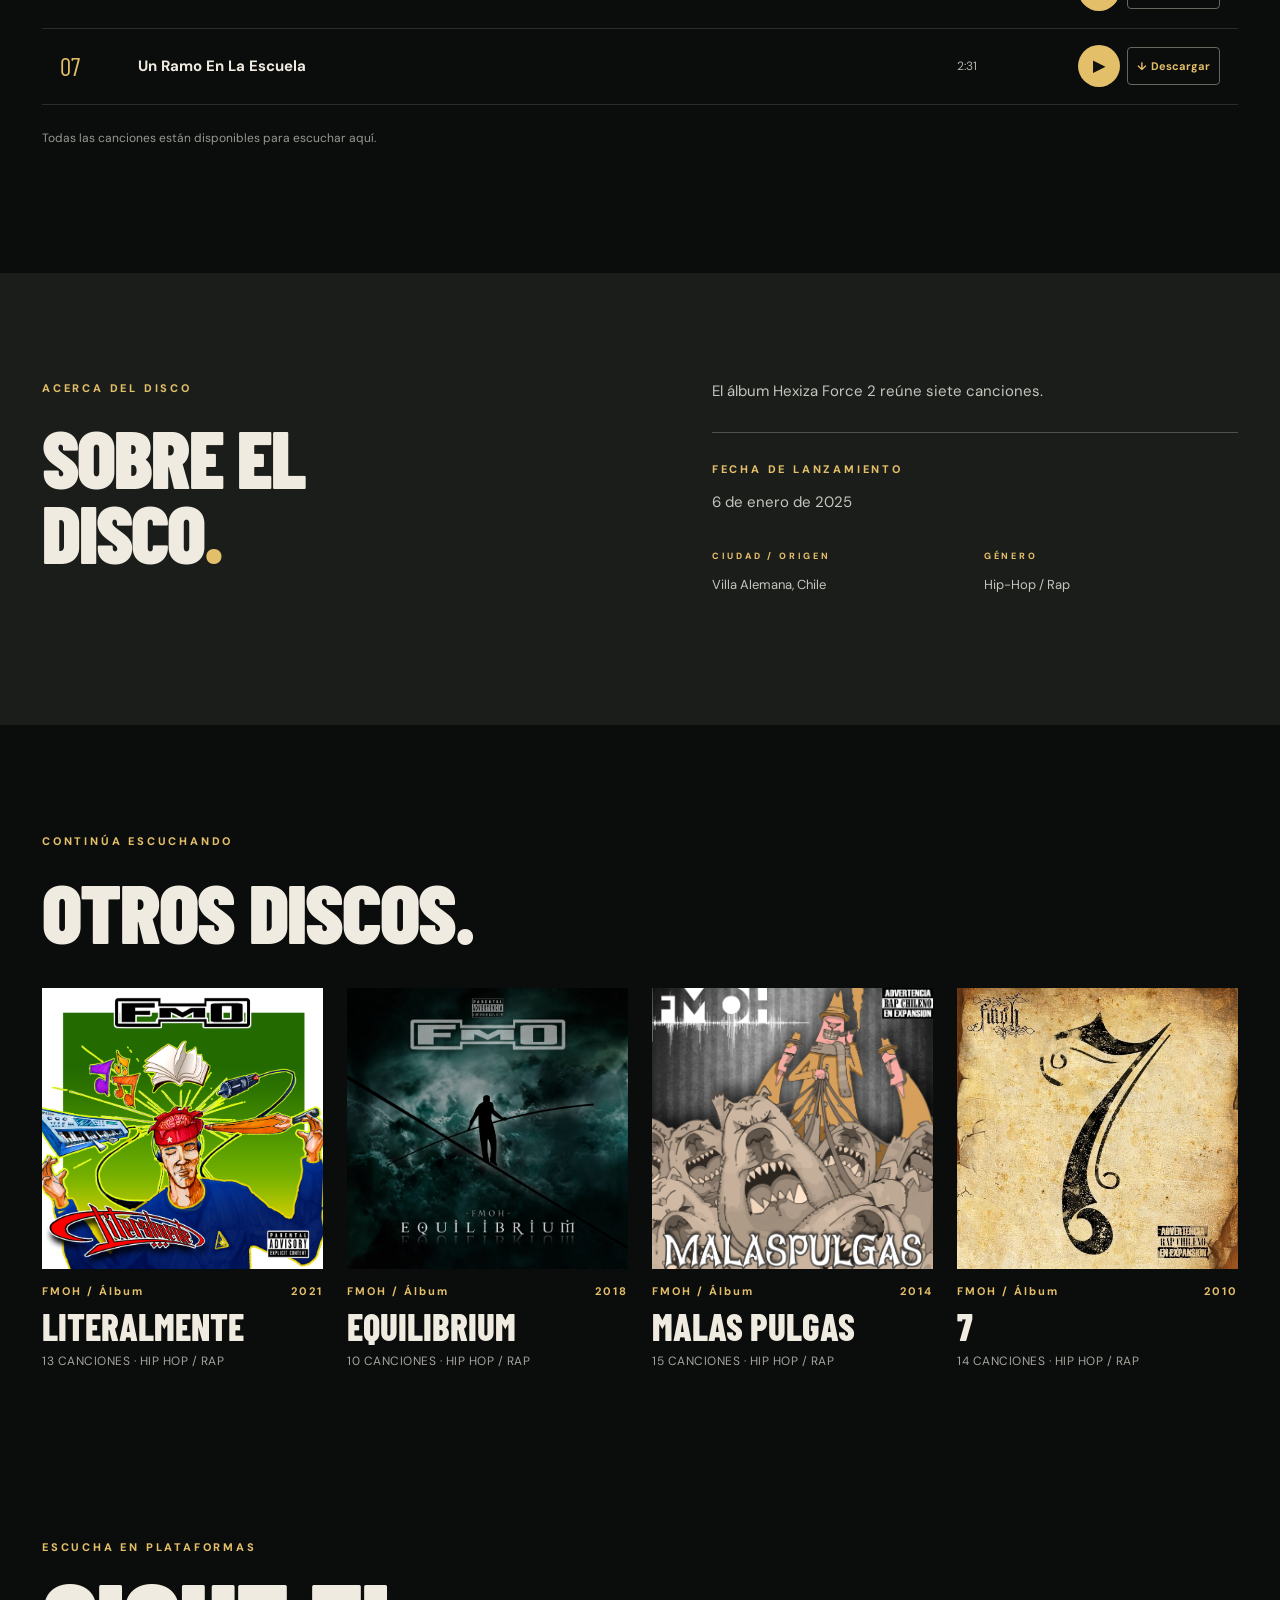
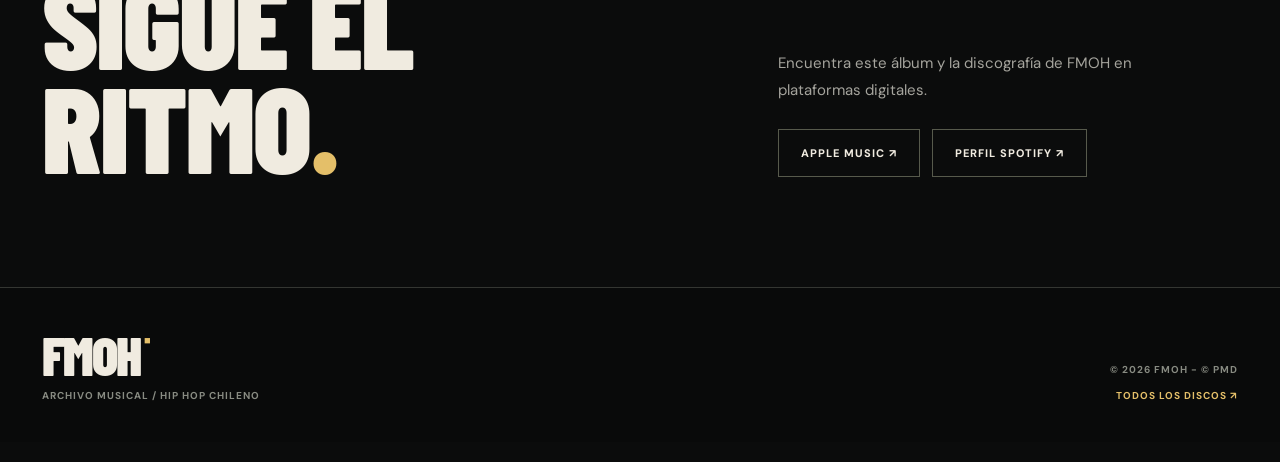
==== commit ae8681a4: "Mantener reproductor activo al navegar y actualizar textos" ====
--- a/album.html
+++ b/album.html
@@ -1,12 +1,11 @@
 <!DOCTYPE html>
-<html lang="es"><head><meta charset="utf-8"><meta name="description" content="Discografía y canciones de FMOH"><meta name="viewport" content="width=device-width,initial-scale=1"><meta name="theme-color" content="#0b0c0c"><title>Álbum · FMOH</title><link rel="icon" href="assets/images/favicon.svg" type="image/svg+xml"><link rel="stylesheet" href="assets/css/style.css"></head>
+<html lang="es"><head><meta charset="utf-8"><meta name="description" content="Discografía y canciones de FMOH"><meta name="viewport" content="width=device-width,initial-scale=1"><meta name="theme-color" content="#0b0c0c"><title>Álbum · FMOH</title><link rel="icon" href="assets/images/favicon.svg" type="image/svg+xml"><link rel="stylesheet" href="assets/css/style.css?v=20261118-player"></head>
 <body data-page="album"><header class="header"><div class="wrap nav-inner"><a class="wordmark" href="index.html">FMOH<span class="mark-square">■</span></a><nav class="nav"><a href="index.html">INICIO</a><a href="index.html#discografia">DISCOGRAFÍA</a><a href="index.html#biografia">BIOGRAFÍA</a></nav><a class="nav-stream" id="navSpotify" href="https://open.spotify.com/intl-es/artist/0ESfs82bdPWuXCugvIW3on" target="_blank" rel="noopener">ESCUCHAR EN SPOTIFY ↗</a><button class="menu-btn" id="menuBtn" type="button" aria-label="Abrir menú" aria-expanded="false">☰</button></div></header>
 <main><section class="album-hero"><div class="wrap"><a class="back-link" href="index.html#discografia">← VOLVER A DISCOGRAFÍA</a><div class="album-hero-grid"><div class="big-cover"><img id="albumCover" src="assets/images/cover-hexiza-force-2.jpg" alt="Carátula de álbum"><span class="cover-stamp">FMOH / ARCHIVO MUSICAL</span></div><div class="album-hero-text"><span class="kicker" id="albumKicker">LANZAMIENTO / ÁLBUM</span><h1 id="albumTitle">HEXIZA<br> FORCE 2</h1><p class="album-artist" id="albumArtist">FMOH</p><p class="album-desc" id="albumTeaser"></p><div class="album-hero-actions"><button class="btn btn-accent" id="playAlbumBtn" type="button">▶ ESCUCHAR ÁLBUM</button><a class="btn btn-outline" id="albumStreaming" href="#plataformas">PLATAFORMAS ↗</a><button class="btn btn-quiet" id="albumDownloadTop" type="button" hidden>↓ DESCARGAR</button><button class="btn btn-quiet" id="shareAlbumBtn" type="button">↗ COMPARTIR</button></div><div class="album-facts"><div><span>AÑO</span><strong id="albumYear"></strong></div><div><span>FORMATO</span><strong id="albumFormat"></strong></div><div><span>TEMAS</span><strong id="albumTrackCount"></strong></div></div><p class="album-quick-meta" id="albumQuickMeta"></p></div></div></div></section>
-<section class="section wrap" id="canciones"><div class="section-heading compact"><div><span class="kicker">01 / LISTA DE CANCIONES</span><h2>TRACK<span>LIST.</span></h2></div><div class="section-marker smaller" id="albumTrackCounter">00 <span>TEMAS</span></div></div><div class="track-table"><div class="track-head"><span>#</span><span>TÍTULO DE LA CANCIÓN</span><span>DURACIÓN</span><span>ACCIONES</span></div><div id="trackRows"></div></div><p class="content-note" id="tracksNote">Los títulos se pueden editar y los archivos MP3 se cargan desde el panel de edición.</p></section>
+<section class="section wrap" id="canciones"><div class="section-heading compact"><div><span class="kicker">LISTA DE CANCIONES</span><h2>TRACK<span>LIST.</span></h2></div><div class="section-marker smaller" id="albumTrackCounter">00 <span>TEMAS</span></div></div><div class="track-table"><div class="track-head"><span>#</span><span>TÍTULO DE LA CANCIÓN</span><span>DURACIÓN</span><span>ACCIONES</span></div><div id="trackRows"></div></div><p class="content-note" id="tracksNote">Los títulos se pueden editar y los archivos MP3 se cargan desde el panel de edición.</p></section>
 <section class="download-section" id="descargas"><div class="wrap download-layout"><div><span class="kicker">02 / ARCHIVO DIGITAL</span><h2>DESCARGA<br><span>EL DISCO.</span></h2><p id="downloadMessage">El artista aún no ha habilitado una descarga para este lanzamiento.</p><p class="download-license" id="albumRights"></p></div><div class="download-panel"><span class="download-eyebrow">DESCARGA OFICIAL</span><strong id="downloadLabel">ÁLBUM DIGITAL</strong><p id="downloadFormat">El enlace aparecerá cuando esté disponible.</p><a id="downloadAlbumBtn" class="btn btn-accent" hidden href="#">↓ DESCARGAR ÁLBUM</a><div class="download-empty" id="downloadEmpty">SIN DESCARGA PÚBLICA DISPONIBLE</div><small>Solo se publican archivos y enlaces autorizados por el artista.</small></div></div></section>
-<section class="album-story"><div class="wrap album-story-grid"><div><span class="kicker">03 / ACERCA DEL DISCO</span><h2>SOBRE EL<br>DISCO<span>.</span></h2></div><div><p id="albumDescription"></p><div class="story-divider"></div><span class="kicker">CRÉDITOS</span><p class="credits" id="albumCredits"></p><span class="kicker">FECHA DE LANZAMIENTO</span><p class="credits" id="albumDate"></p><div id="extraCredits" class="extra-credits"></div></div></div></section>
-<section class="wrap other-releases"><div class="section-heading compact"><div><span class="kicker">04 / CONTINÚA ESCUCHANDO</span><h2>OTROS<span> DISCOS.</span></h2></div></div><div class="album-grid related-grid" id="relatedAlbums"></div></section>
-<section class="listen-section wrap" id="plataformas"><span class="kicker">05 / ESCUCHA EN PLATAFORMAS</span><div class="listen-layout"><h2>SIGUE EL<br>RITMO<span>.</span></h2><div><p>Encuentra este álbum y la discografía de FMOH en plataformas digitales.</p><div class="social-links" id="albumPlatforms"></div></div><div id="spotifyEmbedBlock" class="spotify-embed" hidden><span class="kicker">REPRODUCTOR OFICIAL DE SPOTIFY</span><div id="spotifyEmbed"></div></div></div></section></main>
-<footer class="footer"><div class="wrap footer-flex"><div><a class="footer-logo" href="index.html">FMOH<span>■</span></a><p>ARCHIVO MUSICAL / HIP HOP CHILENO</p></div><div class="footer-meta"><span>© <span id="yearNow"></span> FMOH</span><a href="index.html#discografia">TODOS LOS DISCOS ↗</a></div></div></footer>
-<div class="audio-dock" id="audioDock" hidden><img id="playerCover" src="assets/images/cover-hexiza-force-2.jpg" alt="Carátula"><div class="audio-now"><small>REPRODUCIENDO</small><strong id="playerTitle">SIN REPRODUCCIÓN</strong></div><button class="dock-btn" id="audioPrev" type="button" aria-label="Anterior">◀◀</button><button class="dock-btn big" id="audioPlay" type="button" aria-label="Pausar">Ⅱ</button><button class="dock-btn" id="audioNext" type="button" aria-label="Siguiente">▶▶</button><span id="audioTime" class="audio-time">0:00</span><input type="range" id="audioSeek" min="0" max="1000" value="0" aria-label="Posición de la canción"><span id="audioDuration" class="audio-time">0:00</span><input type="range" id="audioVolume" min="0" max="100" value="80" aria-label="Volumen"><audio id="audioElement" preload="metadata"></audio></div>
-<div class="toast" id="toast" role="status" aria-live="polite"></div><script src="data/site-data.js"></script><script src="assets/js/site.js" defer></script></body></html>
+<section class="album-story"><div class="wrap album-story-grid"><div><span class="kicker">ACERCA DEL DISCO</span><h2>SOBRE EL<br>DISCO<span>.</span></h2></div><div><p id="albumDescription"></p><div class="story-divider"></div><span class="kicker">CRÉDITOS</span><p class="credits" id="albumCredits"></p><span class="kicker">FECHA DE LANZAMIENTO</span><p class="credits" id="albumDate"></p><div id="extraCredits" class="extra-credits"></div></div></div></section>
+<section class="wrap other-releases"><div class="section-heading compact"><div><span class="kicker">CONTINÚA ESCUCHANDO</span><h2>OTROS<span> DISCOS.</span></h2></div></div><div class="album-grid related-grid" id="relatedAlbums"></div></section>
+<section class="listen-section wrap" id="plataformas"><span class="kicker">ESCUCHA EN PLATAFORMAS</span><div class="listen-layout"><h2>SIGUE EL<br>RITMO<span>.</span></h2><div><p>Encuentra este álbum y la discografía de FMOH en plataformas digitales.</p><div class="social-links" id="albumPlatforms"></div></div><div id="spotifyEmbedBlock" class="spotify-embed" hidden><span class="kicker">REPRODUCTOR OFICIAL DE SPOTIFY</span><div id="spotifyEmbed"></div></div></div></section></main>
+<footer class="footer"><div class="wrap footer-flex"><div><a class="footer-logo" href="index.html">FMOH<span>■</span></a><p>ARCHIVO MUSICAL / HIP HOP CHILENO</p></div><div class="footer-meta"><span>© <span id="yearNow"></span> FMOH - © PMD</span><a href="index.html#discografia">TODOS LOS DISCOS ↗</a></div></div></footer>
+<div class="toast" id="toast" role="status" aria-live="polite"></div><script src="data/site-data.js"></script><script src="assets/js/site.js?v=20261118-player" defer></script></body></html>
--- a/assets/css/style.css
+++ b/assets/css/style.css
@@ -46,7 +46,7 @@
 .extra-credits p{font-size:13px!important;margin:8px 0 24px!important}
 .spotify-embed{grid-column:1/-1;margin-top:26px;max-width:720px;width:100%}
 .spotify-embed .kicker{display:block;margin-bottom:17px}
-body[data-page=album]:has(.audio-dock:not([hidden])){padding-bottom:94px}
+body:has(.audio-dock:not([hidden])){padding-bottom:94px}
 .audio-dock{display:grid;grid-template-columns:52px minmax(120px,195px) 34px 38px 34px 38px minmax(80px,1fr) 38px 90px;gap:13px;min-height:80px;padding-block:12px}
 .audio-now{min-width:0;max-width:100%}
 .audio-now strong{max-width:100%;font-size:12px}
@@ -85,7 +85,7 @@
  .audio-dock #audioSeek{display:block;grid-column:2/5;grid-row:2;width:100%;max-width:none}
  .audio-dock #audioDuration{display:block;grid-column:5;grid-row:2;font-size:9px;text-align:right}
  .audio-dock #audioVolume{display:none}
- body[data-page=album]:has(.audio-dock:not([hidden])){padding-bottom:110px}
+ body:has(.audio-dock:not([hidden])){padding-bottom:110px}
 }
 @media(max-width:450px){
  #canciones .section-heading{gap:8px}
@@ -109,6 +109,7 @@
  .audio-dock #audioTime{font-size:9px}
  .download-layout h2{font-size:62px}
 }
+@media(max-width:360px){#discografia .section-heading{gap:8px}#discografia .section-heading h2{font-size:42px}}
 @media(prefers-reduced-motion:reduce){*,*::before,*::after{animation-duration:.01ms!important;transition-duration:.01ms!important;scroll-behavior:auto!important}}
 
 [hidden]{display:none!important}
